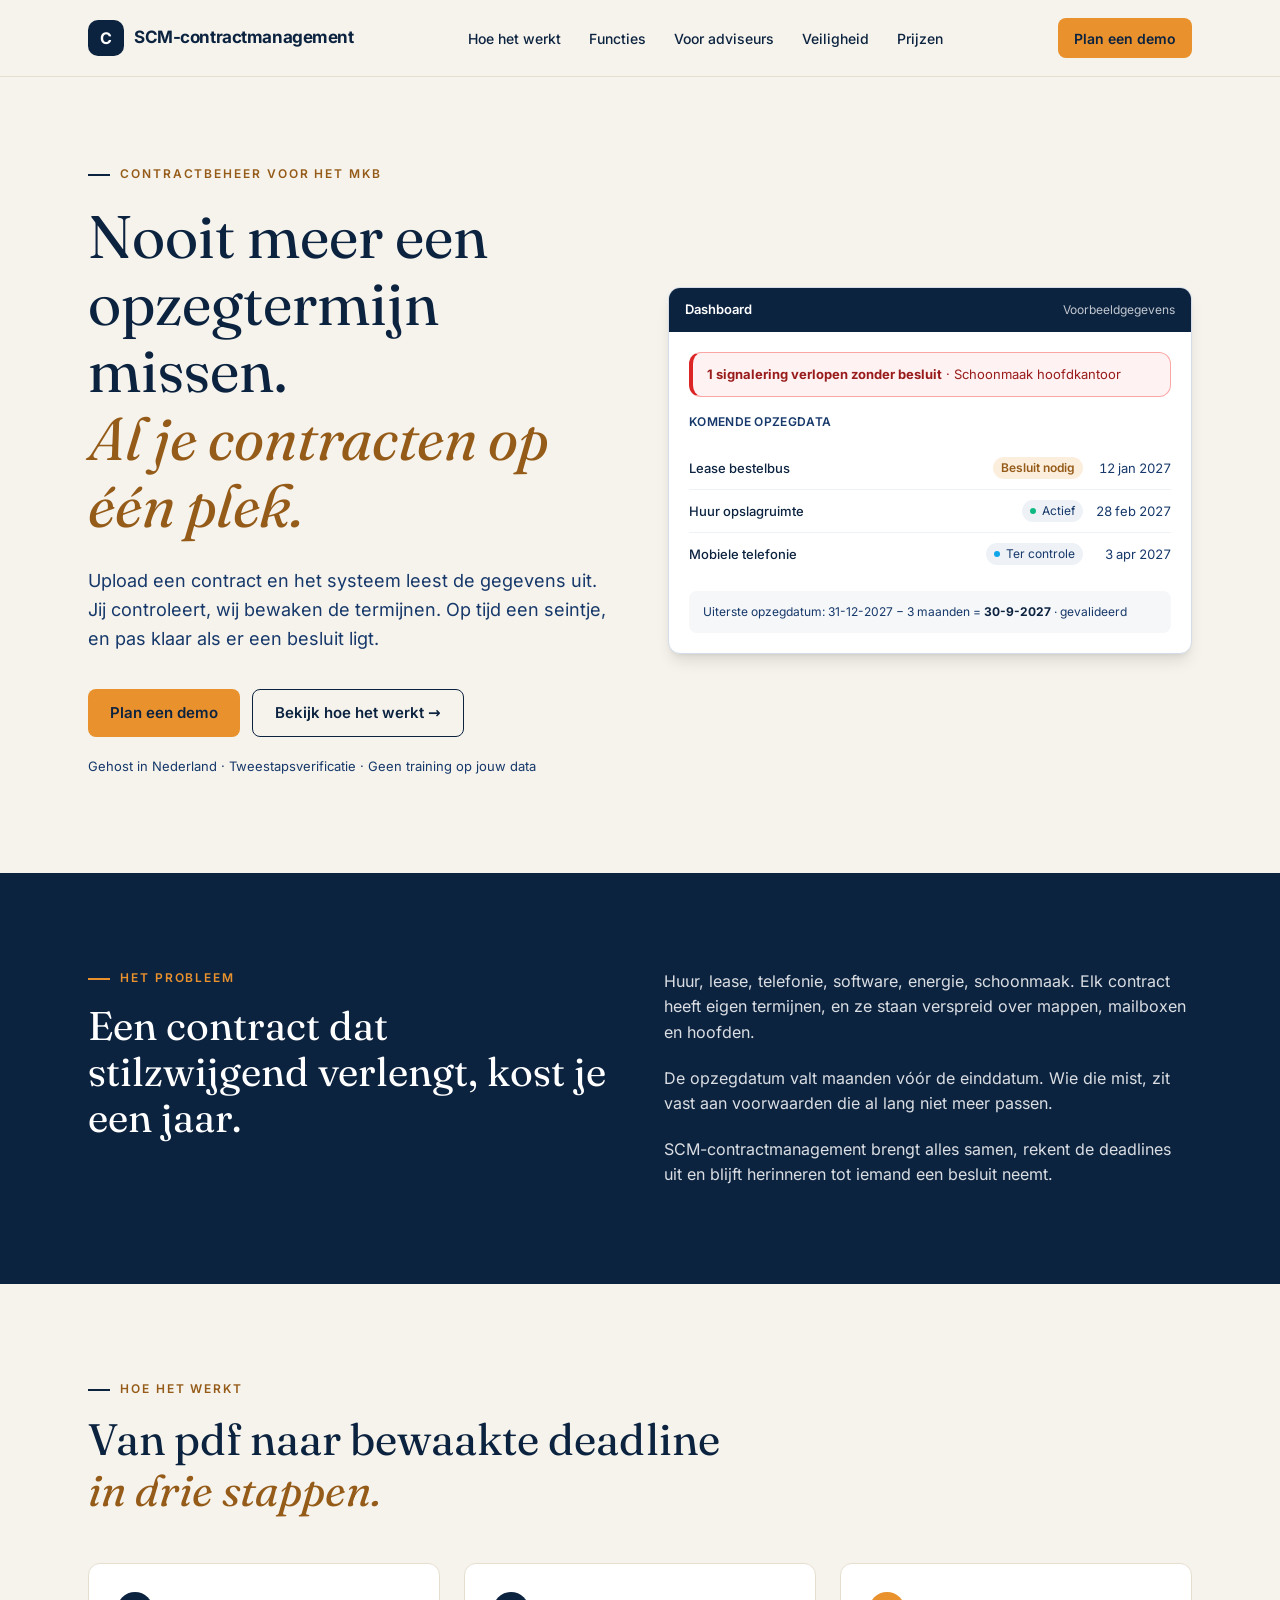
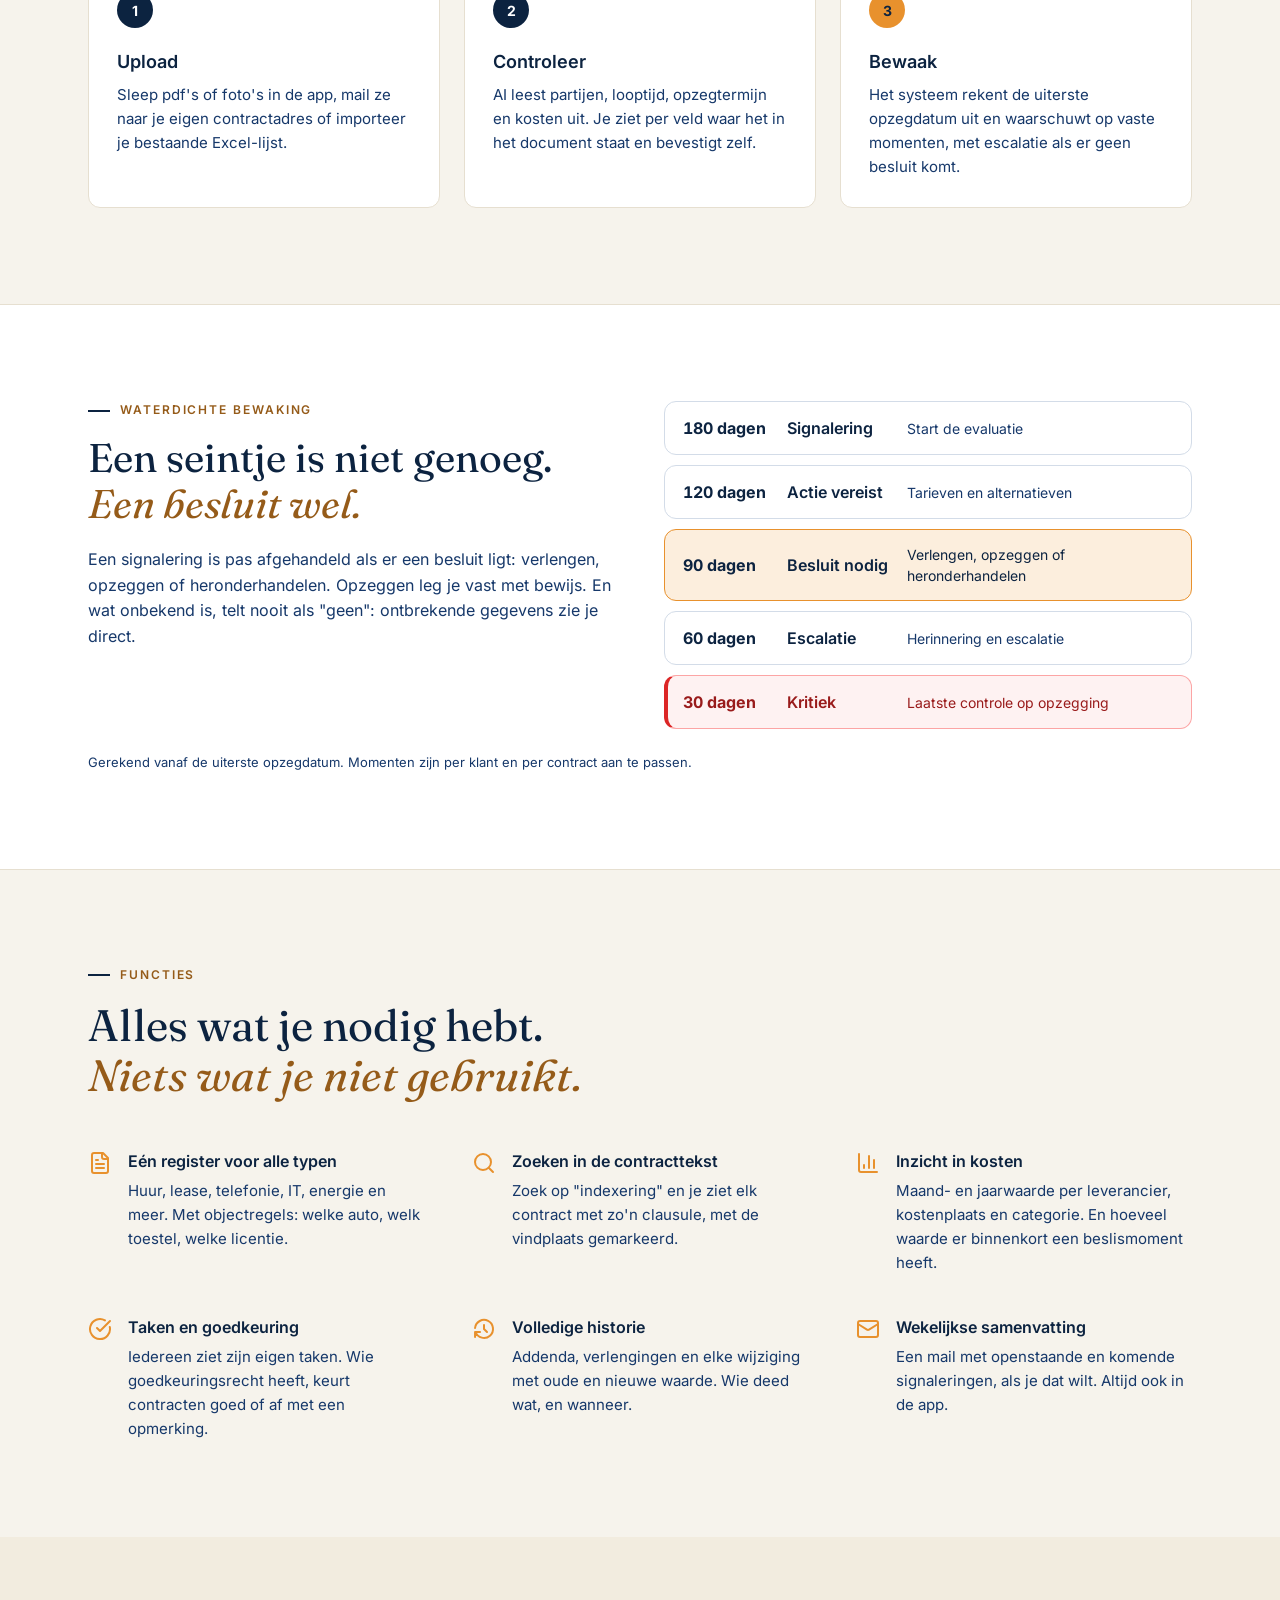
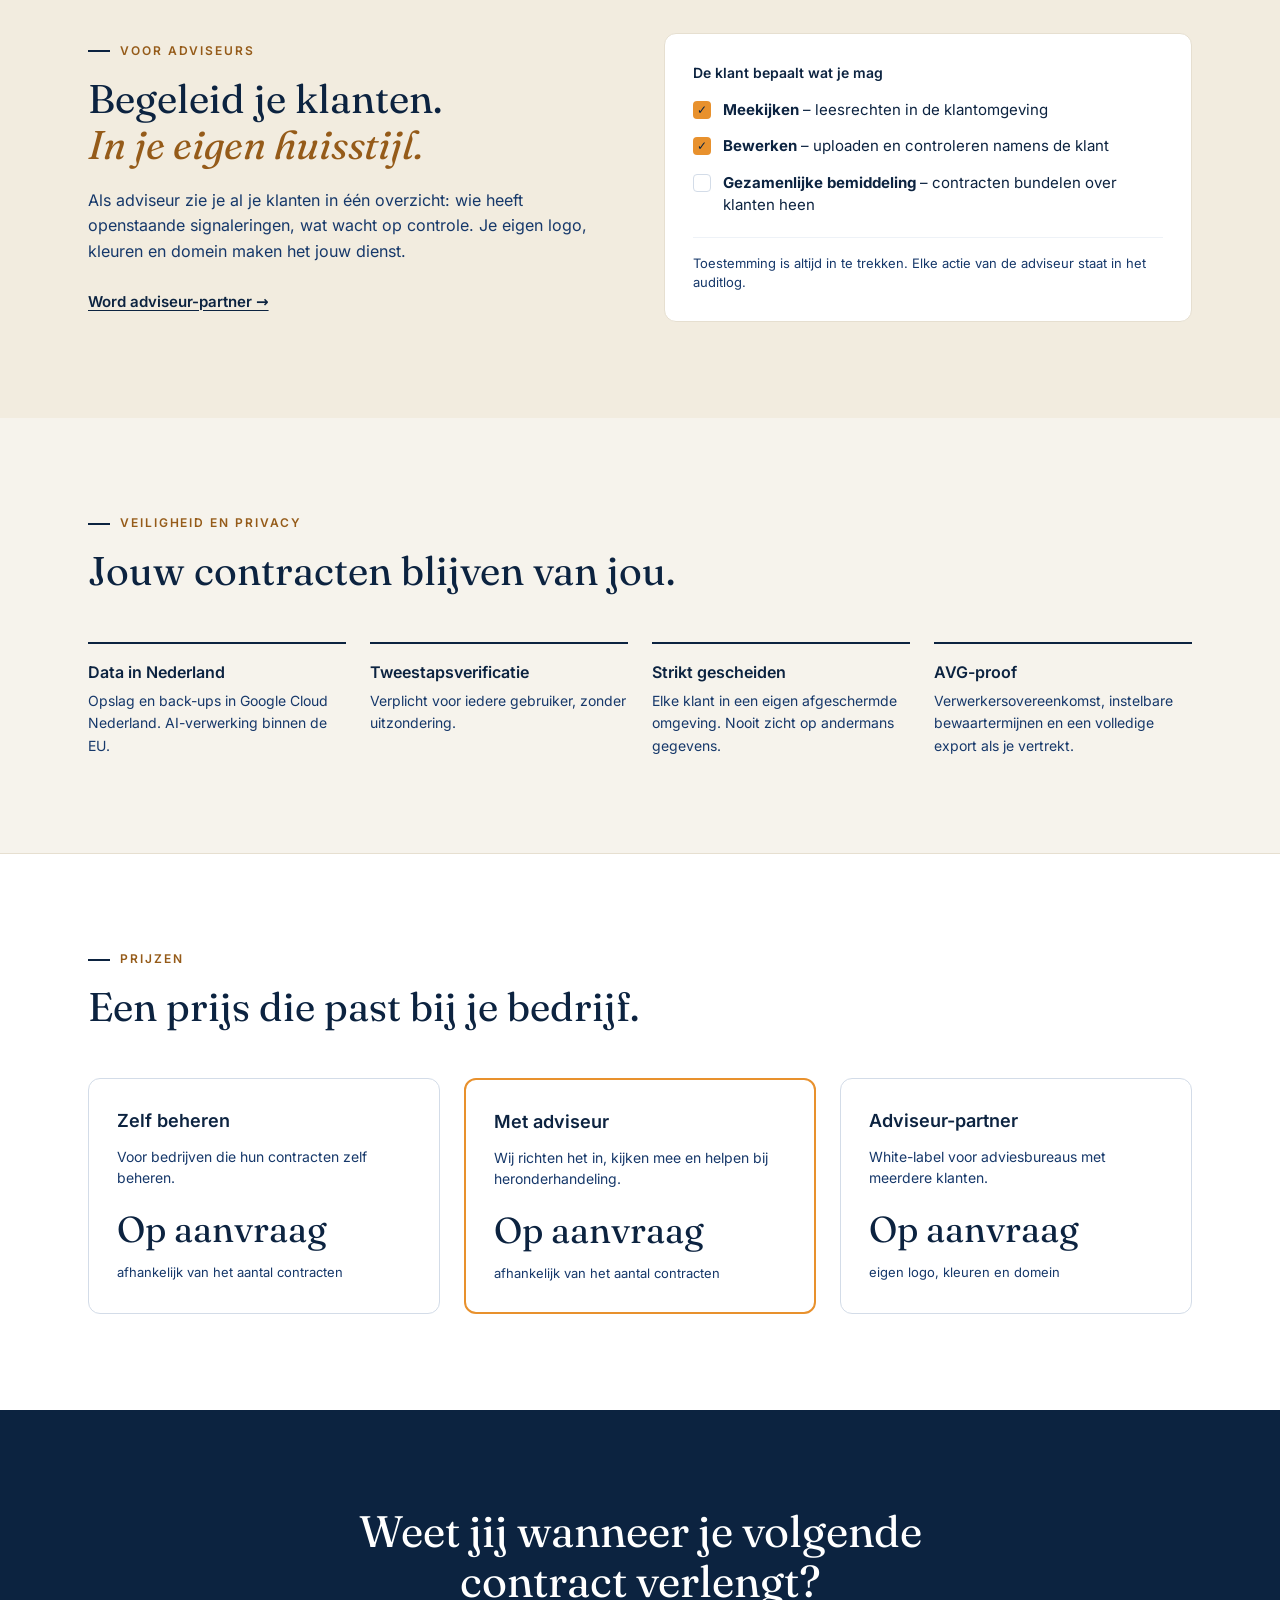
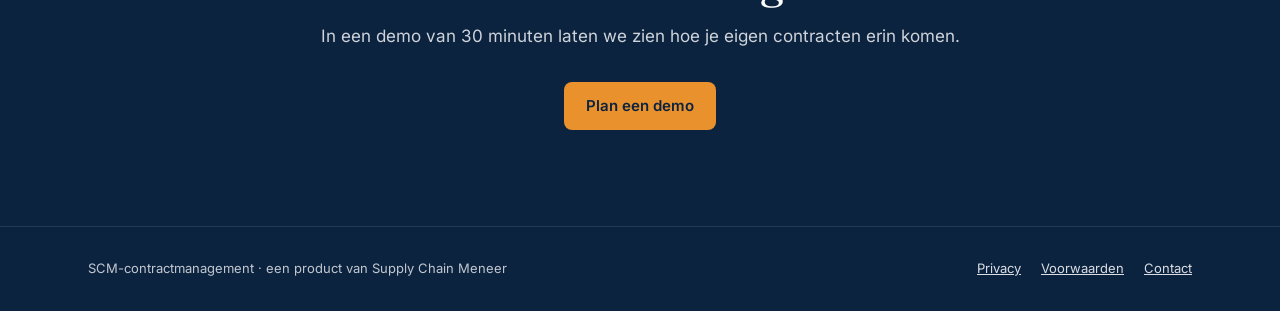
==== index.html @ 5943ac76 "Website SCM-contractmanagement Co-Authored-By: Claude Opus 5.5 <noreply@anthropic.com>" ====
<!doctype html>
<html lang="nl">
<head>
<meta charset="utf-8">
<meta name="viewport" content="width=device-width, initial-scale=1">
<title>SCM-contractmanagement – contractbeheer voor het MKB</title>
<meta name="description" content="Al je contracten op één plek. Upload, controleer en bewaak opzegtermijnen, met signalering tot er een besluit ligt.">
<link rel="canonical" href="https://scm-contractmanagement.nl/">
<meta property="og:type" content="website">
<meta property="og:url" content="https://scm-contractmanagement.nl/">
<meta property="og:title" content="SCM-contractmanagement – contractbeheer voor het MKB">
<meta property="og:description" content="Al je contracten op één plek. Upload, controleer en bewaak opzegtermijnen, met signalering tot er een besluit ligt.">
<meta property="og:image" content="https://scm-contractmanagement.nl/og-image.png">
<link rel="icon" href="favicon.svg" type="image/svg+xml">
<link rel="preload" href="fonts/inter.woff2" as="font" type="font/woff2" crossorigin>
<link rel="preload" href="fonts/fraunces.woff2" as="font" type="font/woff2" crossorigin>
<link rel="stylesheet" href="stijl.css">
</head>
<body>
<a class="overslaan" href="#inhoud">Naar de inhoud</a>

<header class="kopbalk">
  <nav class="nav rand" aria-label="Hoofdmenu">
    <a class="merk" href="#inhoud"><span class="beeldmerk" aria-hidden="true">C</span><span>SCM-contractmanagement</span></a>
    <div class="nav-links" id="menu">
      <a href="#hoe">Hoe het werkt</a>
      <a href="#functies">Functies</a>
      <a href="#adviseurs">Voor adviseurs</a>
      <a href="#veilig">Veiligheid</a>
      <a href="#prijzen">Prijzen</a>
    </div>
    <div class="nav-rechts">
      <a class="knop knop-klein knop-primair" href="#demo">Plan een demo</a>
      <button class="menuknop" type="button" aria-label="Menu openen" aria-expanded="false" aria-controls="menu">
        <svg aria-hidden="true" width="20" height="20" viewBox="0 0 24 24" fill="none" stroke="currentColor" stroke-width="2" stroke-linecap="round"><path d="M4 6h16M4 12h16M4 18h16"/></svg>
      </button>
    </div>
  </nav>
</header>

<main id="inhoud">
  <section class="hero rand">
    <div>
      <p class="label">Contractbeheer voor het MKB</p>
      <h1>Nooit meer een opzegtermijn missen.<br><em>Al je contracten op één plek.</em></h1>
      <p class="hero-tekst">Upload een contract en het systeem leest de gegevens uit. Jij controleert, wij bewaken de termijnen. Op tijd een seintje, en pas klaar als er een besluit ligt.</p>
      <div class="knoppen">
        <a class="knop knop-primair" href="#demo">Plan een demo</a>
        <a class="knop knop-rand" href="#hoe">Bekijk hoe het werkt →</a>
      </div>
      <p class="hero-noot">Gehost in Nederland · Tweestapsverificatie · Geen training op jouw data</p>
    </div>

    <div>
      <div class="paneel" role="img" aria-label="Voorbeeld van het dashboard met komende opzegdata">
        <div class="paneel-kop"><strong>Dashboard</strong><span>Voorbeeldgegevens</span></div>
        <div class="paneel-romp">
          <div class="waarschuwing"><strong>1 signalering verlopen zonder besluit</strong> · Schoonmaak hoofdkantoor</div>
          <p class="paneel-label">Komende opzegdata</p>
          <div>
            <div class="rij"><span>Lease bestelbus</span><span class="status status-besluit">Besluit nodig</span><time datetime="2027-01-12">12 jan 2027</time></div>
            <div class="rij"><span>Huur opslagruimte</span><span class="status"><i style="background:var(--status-actief)"></i>Actief</span><time datetime="2027-02-28">28 feb 2027</time></div>
            <div class="rij"><span>Mobiele telefonie</span><span class="status"><i style="background:var(--status-controle)"></i>Ter controle</span><time datetime="2027-04-03">3 apr 2027</time></div>
          </div>
          <div class="berekening">Uiterste opzegdatum: 31-12-2027 − 3 maanden = <strong>30-9-2027</strong> · gevalideerd</div>
        </div>
      </div>
    </div>
  </section>

  <section class="vlak-merk">
    <div class="kolommen sectie rand">
      <div>
        <p class="label">Het probleem</p>
        <h2>Een contract dat stilzwijgend verlengt, kost je een jaar.</h2>
      </div>
      <div class="probleem">
        <p>Huur, lease, telefonie, software, energie, schoonmaak. Elk contract heeft eigen termijnen, en ze staan verspreid over mappen, mailboxen en hoofden.</p>
        <p>De opzegdatum valt maanden vóór de einddatum. Wie die mist, zit vast aan voorwaarden die al lang niet meer passen.</p>
        <p>SCM-contractmanagement brengt alles samen, rekent de deadlines uit en blijft herinneren tot iemand een besluit neemt.</p>
      </div>
    </div>
  </section>

  <section id="hoe" class="sectie rand">
    <p class="label">Hoe het werkt</p>
    <h2 class="groot kop-ruimte">Van pdf naar bewaakte deadline<br><em>in drie stappen.</em></h2>
    <div class="stappen">
      <div class="kaart">
        <span class="stap-nr" aria-hidden="true">1</span>
        <h3>Upload</h3>
        <p>Sleep pdf's of foto's in de app, mail ze naar je eigen contractadres of importeer je bestaande Excel-lijst.</p>
      </div>
      <div class="kaart">
        <span class="stap-nr" aria-hidden="true">2</span>
        <h3>Controleer</h3>
        <p>AI leest partijen, looptijd, opzegtermijn en kosten uit. Je ziet per veld waar het in het document staat en bevestigt zelf.</p>
      </div>
      <div class="kaart">
        <span class="stap-nr laatste" aria-hidden="true">3</span>
        <h3>Bewaak</h3>
        <p>Het systeem rekent de uiterste opzegdatum uit en waarschuwt op vaste momenten, met escalatie als er geen besluit komt.</p>
      </div>
    </div>
  </section>

  <section class="vlak-wit onderrand">
    <div class="sectie rand">
      <div class="kolommen">
        <div>
          <p class="label">Waterdichte bewaking</p>
          <h2>Een seintje is niet genoeg.<br><em>Een besluit wel.</em></h2>
          <p class="lede" style="margin-top:20px">Een signalering is pas afgehandeld als er een besluit ligt: verlengen, opzeggen of heronderhandelen. Opzeggen leg je vast met bewijs. En wat onbekend is, telt nooit als "geen": ontbrekende gegevens zie je direct.</p>
        </div>
        <ol class="schema">
          <li><b>180 dagen</b><strong>Signalering</strong><span>Start de evaluatie</span></li>
          <li><b>120 dagen</b><strong>Actie vereist</strong><span>Tarieven en alternatieven</span></li>
          <li class="besluit"><b>90 dagen</b><strong>Besluit nodig</strong><span>Verlengen, opzeggen of heronderhandelen</span></li>
          <li><b>60 dagen</b><strong>Escalatie</strong><span>Herinnering en escalatie</span></li>
          <li class="kritiek"><b>30 dagen</b><strong>Kritiek</strong><span>Laatste controle op opzegging</span></li>
        </ol>
      </div>
      <p class="noot">Gerekend vanaf de uiterste opzegdatum. Momenten zijn per klant en per contract aan te passen.</p>
    </div>
  </section>

  <section id="functies" class="sectie rand">
    <p class="label">Functies</p>
    <h2 class="groot kop-ruimte">Alles wat je nodig hebt.<br><em>Niets wat je niet gebruikt.</em></h2>
    <div class="functies">
      <div class="functie">
        <svg aria-hidden="true" viewBox="0 0 24 24"><path d="M15 2H6a2 2 0 0 0-2 2v16a2 2 0 0 0 2 2h12a2 2 0 0 0 2-2V7Z"/><path d="M14 2v4a2 2 0 0 0 2 2h4"/><path d="M10 9H8"/><path d="M16 13H8"/><path d="M16 17H8"/></svg>
        <div><h3>Eén register voor alle typen</h3><p>Huur, lease, telefonie, IT, energie en meer. Met objectregels: welke auto, welk toestel, welke licentie.</p></div>
      </div>
      <div class="functie">
        <svg aria-hidden="true" viewBox="0 0 24 24"><circle cx="11" cy="11" r="8"/><path d="m21 21-4.3-4.3"/></svg>
        <div><h3>Zoeken in de contracttekst</h3><p>Zoek op "indexering" en je ziet elk contract met zo'n clausule, met de vindplaats gemarkeerd.</p></div>
      </div>
      <div class="functie">
        <svg aria-hidden="true" viewBox="0 0 24 24"><path d="M3 3v16a2 2 0 0 0 2 2h16"/><path d="M18 17V9"/><path d="M13 17V5"/><path d="M8 17v-3"/></svg>
        <div><h3>Inzicht in kosten</h3><p>Maand- en jaarwaarde per leverancier, kostenplaats en categorie. En hoeveel waarde er binnenkort een beslismoment heeft.</p></div>
      </div>
      <div class="functie">
        <svg aria-hidden="true" viewBox="0 0 24 24"><path d="M21.801 10A10 10 0 1 1 17 3.335"/><path d="m9 11 3 3L22 4"/></svg>
        <div><h3>Taken en goedkeuring</h3><p>Iedereen ziet zijn eigen taken. Wie goedkeuringsrecht heeft, keurt contracten goed of af met een opmerking.</p></div>
      </div>
      <div class="functie">
        <svg aria-hidden="true" viewBox="0 0 24 24"><path d="M12 8v4l3 3"/><path d="M3.05 11a9 9 0 1 1 .5 4m-.5 5v-5h5"/></svg>
        <div><h3>Volledige historie</h3><p>Addenda, verlengingen en elke wijziging met oude en nieuwe waarde. Wie deed wat, en wanneer.</p></div>
      </div>
      <div class="functie">
        <svg aria-hidden="true" viewBox="0 0 24 24"><rect width="20" height="16" x="2" y="4" rx="2"/><path d="m22 7-8.97 5.7a1.94 1.94 0 0 1-2.06 0L2 7"/></svg>
        <div><h3>Wekelijkse samenvatting</h3><p>Een mail met openstaande en komende signaleringen, als je dat wilt. Altijd ook in de app.</p></div>
      </div>
    </div>
  </section>

  <section id="adviseurs" class="vlak-creme">
    <div class="kolommen midden sectie rand">
      <div>
        <p class="label">Voor adviseurs</p>
        <h2>Begeleid je klanten.<br><em>In je eigen huisstijl.</em></h2>
        <p class="lede" style="margin:20px 0 24px">Als adviseur zie je al je klanten in één overzicht: wie heeft openstaande signaleringen, wat wacht op controle. Je eigen logo, kleuren en domein maken het jouw dienst.</p>
        <a class="tekstlink" href="#demo">Word adviseur-partner →</a>
      </div>
      <div class="kaart">
        <h3 class="rechten-kop">De klant bepaalt wat je mag</h3>
        <ul class="rechten">
          <li><span class="vink" aria-hidden="true">✓</span><span><strong>Meekijken</strong> – leesrechten in de klantomgeving</span></li>
          <li><span class="vink" aria-hidden="true">✓</span><span><strong>Bewerken</strong> – uploaden en controleren namens de klant</span></li>
          <li><span class="vink leeg" aria-hidden="true"></span><span><strong>Gezamenlijke bemiddeling</strong> – contracten bundelen over klanten heen</span></li>
        </ul>
        <p class="kaart-noot">Toestemming is altijd in te trekken. Elke actie van de adviseur staat in het auditlog.</p>
      </div>
    </div>
  </section>

  <section id="veilig" class="sectie rand">
    <p class="label">Veiligheid en privacy</p>
    <h2 class="kop-ruimte">Jouw contracten blijven van jou.</h2>
    <div class="waarborgen">
      <div><h3>Data in Nederland</h3><p>Opslag en back-ups in Google Cloud Nederland. AI-verwerking binnen de EU.</p></div>
      <div><h3>Tweestapsverificatie</h3><p>Verplicht voor iedere gebruiker, zonder uitzondering.</p></div>
      <div><h3>Strikt gescheiden</h3><p>Elke klant in een eigen afgeschermde omgeving. Nooit zicht op andermans gegevens.</p></div>
      <div><h3>AVG-proof</h3><p>Verwerkersovereenkomst, instelbare bewaartermijnen en een volledige export als je vertrekt.</p></div>
    </div>
  </section>

  <section id="prijzen" class="vlak-wit">
    <div class="sectie rand">
      <p class="label">Prijzen</p>
      <h2 class="kop-ruimte">Een prijs die past bij je bedrijf.</h2>
      <div class="prijzen">
        <div class="prijs">
          <h3>Zelf beheren</h3>
          <p>Voor bedrijven die hun contracten zelf beheren.</p>
          <p class="bedrag">Op aanvraag</p>
          <p>afhankelijk van het aantal contracten</p>
        </div>
        <div class="prijs uitgelicht">
          <h3>Met adviseur</h3>
          <p>Wij richten het in, kijken mee en helpen bij heronderhandeling.</p>
          <p class="bedrag">Op aanvraag</p>
          <p>afhankelijk van het aantal contracten</p>
        </div>
        <div class="prijs">
          <h3>Adviseur-partner</h3>
          <p>White-label voor adviesbureaus met meerdere klanten.</p>
          <p class="bedrag">Op aanvraag</p>
          <p>eigen logo, kleuren en domein</p>
        </div>
      </div>
    </div>
  </section>

  <section id="demo" class="vlak-merk">
    <div class="oproep sectie rand">
      <h2 class="groot">Weet jij wanneer je volgende contract verlengt?</h2>
      <p>In een demo van 30 minuten laten we zien hoe je eigen contracten erin komen.</p>
      <a class="knop knop-primair" href="mailto:info@supplychainmeneer.nl?subject=Demo%20SCM-contractmanagement">Plan een demo</a>
    </div>
  </section>
</main>

<footer class="voet">
  <div class="voet-romp rand">
    <span>SCM-contractmanagement · een product van Supply Chain Meneer</span>
    <span class="voet-links">
      <a href="privacy.html">Privacy</a>
      <a href="voorwaarden.html">Voorwaarden</a>
      <a href="mailto:info@supplychainmeneer.nl">Contact</a>
    </span>
  </div>
</footer>
<script src="menu.js" defer></script>
</body>
</html>
---- stijl.css ----
/* Redactionele variant van de Supply Chain Meneer-familie. Tokens uit de app
   (docs/stijl/tokens.css), crème uit de stijlgids van SCM-VAR §1.2. */
@font-face{font-family:Inter;src:url(fonts/inter.woff2) format("woff2");font-weight:100 900;font-display:swap}
@font-face{font-family:Fraunces;src:url(fonts/fraunces.woff2) format("woff2");font-weight:400;font-style:normal;font-display:swap}
@font-face{font-family:Fraunces;src:url(fonts/fraunces-cursief.woff2) format("woff2");font-weight:400;font-style:italic;font-display:swap}

:root{
  --merk:#0c2340;
  --op-merk:#fff;
  --accent:#e8912d;
  --accent-donker:#c77b25;
  --op-accent:#0c2340;
  --accent-kop:#955b19; /* oranje als tekst op licht; #b26e20 haalt 4,5:1 niet op crème */
  --tekst:#0c2340;
  --tekst-zacht:#16386a;
  --lijn:#d3dce8;
  --lijn-zacht:#eef2f7;
  --vlak:#eef2f7;
  --achtergrond:#f6f7f9;
  --wit:#fff;
  --aandacht-vlak:#fceedd;
  --aandacht-tekst:#955b19;
  --fout-tekst:#991b1b;
  --fout-vlak:#fef2f2;
  --fout-rand:#fca5a5;
  --fout-streep:#dc2626;
  --status-actief:#10b981;
  --status-controle:#0ea5e9;
  --site-creme:#f6f3ec;
  --site-creme-donker:#f2ecdf;
  --site-lijn:#e6dfd0;
  --sans:Inter,system-ui,-apple-system,"Segoe UI",sans-serif;
  --serif:Fraunces,Georgia,serif;
  --breed:1152px;
}

*{box-sizing:border-box}
html{-webkit-text-size-adjust:100%}
body{margin:0;background:var(--site-creme);color:var(--tekst);font-family:var(--sans);line-height:1.5;overflow-wrap:break-word}
h1,h2,h3,p,ol,ul{margin:0}
ol,ul{padding:0;list-style:none}
a{color:var(--tekst)}
a:hover{color:var(--tekst-zacht)}
a:focus-visible,button:focus-visible{outline:2px solid var(--accent);outline-offset:2px}
[id]{scroll-margin-top:16px}

.overslaan{position:absolute;left:-999px;top:8px;background:var(--wit);padding:8px 12px;border-radius:8px;z-index:2}
.overslaan:focus{left:16px}

.rand{max-width:var(--breed);margin:0 auto;padding-left:24px;padding-right:24px}
.sectie{padding-top:96px;padding-bottom:96px}
.vlak-wit{background:var(--wit);border-top:1px solid var(--site-lijn)}
.vlak-wit.onderrand{border-bottom:1px solid var(--site-lijn)}
.vlak-creme{background:var(--site-creme-donker)}
.vlak-merk{background:var(--merk);color:var(--op-merk)}
.kolommen{display:flex;flex-wrap:wrap;gap:48px}
.kolommen>*{flex:1 1 400px;min-width:0}
.midden{align-items:center}

/* Koppen */
.label{margin-bottom:16px;font-size:12px;font-weight:600;letter-spacing:.16em;text-transform:uppercase;color:var(--accent-kop)}
.label::before{content:"";display:inline-block;width:1.4rem;height:2px;background:var(--merk);margin-right:.6rem;vertical-align:middle}
.vlak-merk .label{color:var(--accent)}
.vlak-merk .label::before{background:var(--accent)}
h1,h2{font-family:var(--serif);font-weight:400;line-height:1.15}
h1{font-size:60px;line-height:1.12}
h2{font-size:40px}
h2.groot{font-size:44px}
h1 em,h2 em{color:var(--accent-kop)}
.kop-ruimte{margin-bottom:48px;max-width:40rem}
.lede{font-size:16px;line-height:1.6;color:var(--tekst-zacht)}

/* Knoppen */
.knop{display:inline-flex;align-items:center;justify-content:center;min-height:48px;padding:0 22px;border-radius:8px;font-size:15px;font-weight:600;text-decoration:none}
.knop-klein{min-height:40px;padding:0 16px;font-size:14px}
.knop-primair{background:var(--accent);color:var(--op-accent)}
.knop-primair:hover{background:var(--accent-donker);color:var(--op-accent)}
.knop-rand{border:1px solid var(--merk)}
.knop-rand:hover{background:var(--site-creme-donker)}

/* Navigatie */
.kopbalk{border-bottom:1px solid var(--site-lijn)}
.nav{display:flex;align-items:center;justify-content:space-between;gap:24px;padding-top:18px;padding-bottom:18px}
.merk{display:flex;align-items:center;gap:10px;text-decoration:none;font-weight:700;letter-spacing:-.025em;font-size:17px}
.beeldmerk{flex:none;width:36px;height:36px;border-radius:10px;background:var(--merk);color:var(--op-merk);display:flex;align-items:center;justify-content:center;font-size:16px}
.nav-links{display:flex;align-items:center;gap:28px;font-size:14px;font-weight:500}
.nav-links a{text-decoration:none}
.nav-links a:hover{text-decoration:underline;text-underline-offset:2px}
.nav-rechts{display:flex;align-items:center;gap:12px}
.menuknop{display:none;width:40px;height:40px;align-items:center;justify-content:center;background:none;border:1px solid var(--merk);border-radius:8px;color:var(--tekst);cursor:pointer}

/* Hero */
.hero{display:flex;flex-wrap:wrap;gap:56px;align-items:center;padding-top:88px;padding-bottom:96px}
.hero>*{flex:1 1 420px;min-width:0}
.hero .label{margin-bottom:20px}
.hero-tekst{margin-top:28px;font-size:18px;line-height:1.6;max-width:34rem;color:var(--tekst-zacht)}
.knoppen{margin-top:36px;display:flex;flex-wrap:wrap;gap:12px}
.hero-noot{margin-top:20px;font-size:13px;color:var(--tekst-zacht)}

/* Dashboardvoorbeeld */
.paneel{background:var(--wit);border:1px solid var(--lijn);border-radius:12px;box-shadow:0 10px 15px -3px rgb(0 0 0/.1),0 4px 6px -4px rgb(0 0 0/.1);overflow:hidden}
.paneel-kop{background:var(--merk);color:var(--op-merk);padding:12px 16px;display:flex;align-items:center;justify-content:space-between;gap:12px;font-size:13px}
.paneel-kop strong{font-weight:600}
.paneel-kop span{font-size:12px;color:rgb(255 255 255/.75)}
.paneel-romp{padding:20px;display:flex;flex-direction:column;gap:16px}
.waarschuwing{border:1px solid var(--fout-rand);border-left:4px solid var(--fout-streep);background:var(--fout-vlak);border-radius:12px;padding:12px 14px;font-size:13px;color:var(--fout-tekst)}
.paneel-label{font-size:12px;font-weight:600;text-transform:uppercase;letter-spacing:.025em;color:var(--tekst-zacht)}
.rij{display:grid;grid-template-columns:1fr auto auto;gap:6px 12px;align-items:center;padding:10px 0;border-bottom:1px solid var(--lijn-zacht);font-size:13px}
.rij:last-child{border-bottom:0}
.rij>span:first-child{font-weight:500}
.rij time{min-width:76px;text-align:right;color:var(--tekst-zacht);font-variant-numeric:tabular-nums}
.status{display:inline-flex;align-items:center;gap:6px;border-radius:999px;background:var(--vlak);color:var(--tekst-zacht);padding:2px 8px;font-size:12px;white-space:nowrap}
.status i{width:6px;height:6px;border-radius:999px}
.status-besluit{background:var(--aandacht-vlak);color:var(--aandacht-tekst);font-weight:600}
.berekening{background:var(--achtergrond);border-radius:8px;padding:12px 14px;font-size:12px;color:var(--tekst-zacht)}
.berekening strong{color:var(--tekst)}

/* Probleem */
.probleem{display:flex;flex-direction:column;gap:20px;font-size:16px;line-height:1.6;color:rgb(255 255 255/.85)}

/* Stappen */
.stappen{display:grid;grid-template-columns:repeat(auto-fit,minmax(260px,1fr));gap:24px}
.kaart{background:var(--wit);border:1px solid var(--site-lijn);border-radius:12px;padding:28px}
.stap-nr{display:flex;width:36px;height:36px;border-radius:999px;background:var(--merk);color:var(--op-merk);align-items:center;justify-content:center;font-weight:700;font-size:14px}
.stap-nr.laatste{background:var(--accent);color:var(--op-accent)}
.stappen h3{margin:20px 0 8px;font-size:18px;font-weight:600}
.stappen p,.functie p{font-size:15px;line-height:1.6;color:var(--tekst-zacht)}

/* Bewakingsschema */
.schema{display:flex;flex-direction:column;gap:10px}
.schema li{display:grid;grid-template-columns:88px 104px 1fr;gap:4px 16px;align-items:center;padding:14px 18px;border:1px solid var(--lijn);border-radius:12px}
.schema b{font-weight:700;font-variant-numeric:tabular-nums}
.schema strong{font-weight:600}
.schema span{font-size:14px;color:var(--tekst-zacht)}
.schema .besluit{border-color:var(--accent);background:var(--aandacht-vlak)}
.schema .besluit span{color:var(--tekst)}
.schema .kritiek{border-color:var(--fout-rand);border-left:4px solid var(--fout-streep);background:var(--fout-vlak);padding-left:15px}
.schema .kritiek b,.schema .kritiek strong,.schema .kritiek span{color:var(--fout-tekst)}
.noot{margin-top:24px;font-size:13px;color:var(--tekst-zacht)}

/* Functies */
.functies{display:grid;grid-template-columns:repeat(auto-fit,minmax(300px,1fr));gap:40px 48px}
.functie{display:flex;gap:16px}
.functie svg{flex:none;margin-top:2px;width:24px;height:24px;fill:none;stroke:var(--accent);stroke-width:2;stroke-linecap:round;stroke-linejoin:round}
.functie h3{margin-bottom:6px;font-size:16px;font-weight:600}

/* Adviseurs */
.tekstlink{font-size:15px;font-weight:600;text-underline-offset:3px}
.rechten-kop{margin-bottom:16px;font-size:14px;font-weight:600}
.rechten{display:flex;flex-direction:column;gap:14px;font-size:15px}
.rechten li{display:flex;gap:12px;align-items:flex-start}
.vink{flex:none;width:18px;height:18px;margin-top:2px;border-radius:4px;background:var(--accent);color:var(--op-accent);font-size:12px;font-weight:700;display:flex;align-items:center;justify-content:center}
.vink.leeg{border:1px solid var(--lijn);background:var(--wit)}
.kaart-noot{margin-top:20px;padding-top:16px;border-top:1px solid var(--lijn-zacht);font-size:13px;color:var(--tekst-zacht)}

/* Veiligheid */
.waarborgen{display:grid;grid-template-columns:repeat(auto-fit,minmax(220px,1fr));gap:24px}
.waarborgen>div{border-top:2px solid var(--merk);padding-top:16px}
.waarborgen h3{margin-bottom:6px;font-size:16px;font-weight:600}
.waarborgen p{font-size:14px;line-height:1.6;color:var(--tekst-zacht)}

/* Prijzen */
.prijzen{display:grid;grid-template-columns:repeat(auto-fit,minmax(280px,1fr));gap:24px}
.prijs{border:1px solid var(--lijn);border-radius:12px;padding:28px;display:flex;flex-direction:column;gap:12px}
.prijs.uitgelicht{border:2px solid var(--accent)}
.prijs h3{font-size:18px;font-weight:600}
.prijs p{font-size:14px;color:var(--tekst-zacht)}
.prijs .bedrag{margin-top:8px;font-family:var(--serif);font-size:36px;line-height:1.2;color:var(--tekst)}
.prijs .bedrag+p{font-size:13px}

/* Oproep en voet */
.oproep{max-width:768px;margin:0 auto;text-align:center}
.oproep p{margin:16px 0 32px;font-size:17px;line-height:1.6;color:rgb(255 255 255/.8)}
.voet{background:var(--merk);color:rgb(255 255 255/.75);border-top:1px solid rgb(255 255 255/.1)}
.voet-romp{display:flex;flex-wrap:wrap;gap:16px;justify-content:space-between;padding-top:32px;padding-bottom:32px;font-size:13px}
.voet-links{display:flex;gap:20px;flex-wrap:wrap}
.voet a{color:rgb(255 255 255/.85)}
.voet a:hover{color:var(--op-merk)}

/* Juridische pagina's */
.los{max-width:768px;padding-top:72px;padding-bottom:96px;min-height:50vh}
.los h1{font-size:44px;margin-bottom:20px}

@media (max-width:767px){
  .menuknop{display:inline-flex}
  .nav{flex-wrap:wrap;gap:0 12px}
  .nav-rechts{margin-left:auto}
  .nav-links{display:none;order:3;flex:1 1 100%;flex-direction:column;align-items:flex-start;gap:0;padding-top:8px}
  .nav-links.open{display:flex}
  .nav-links a{display:flex;align-items:center;min-height:44px;width:100%}
  .rand{padding-left:16px;padding-right:16px}
  .sectie{padding-top:64px;padding-bottom:64px}
  .hero{padding-top:56px;padding-bottom:64px;gap:40px}
  .hero>*,.kolommen>*{flex-basis:100%}
  h1{font-size:40px}
  h2,h2.groot{font-size:32px}
  .functies,.prijzen,.stappen{grid-template-columns:1fr}
  .schema li{grid-template-columns:88px 1fr}
  .schema span{grid-column:1/-1}
}
@media (max-width:420px){
  .merk span:last-child{font-size:15px}
  .nav-rechts .knop{display:none}
  .rij{grid-template-columns:1fr auto}
  .rij .status{grid-row:2;grid-column:1;justify-self:start}
  .rij time{grid-row:1;grid-column:2}
}
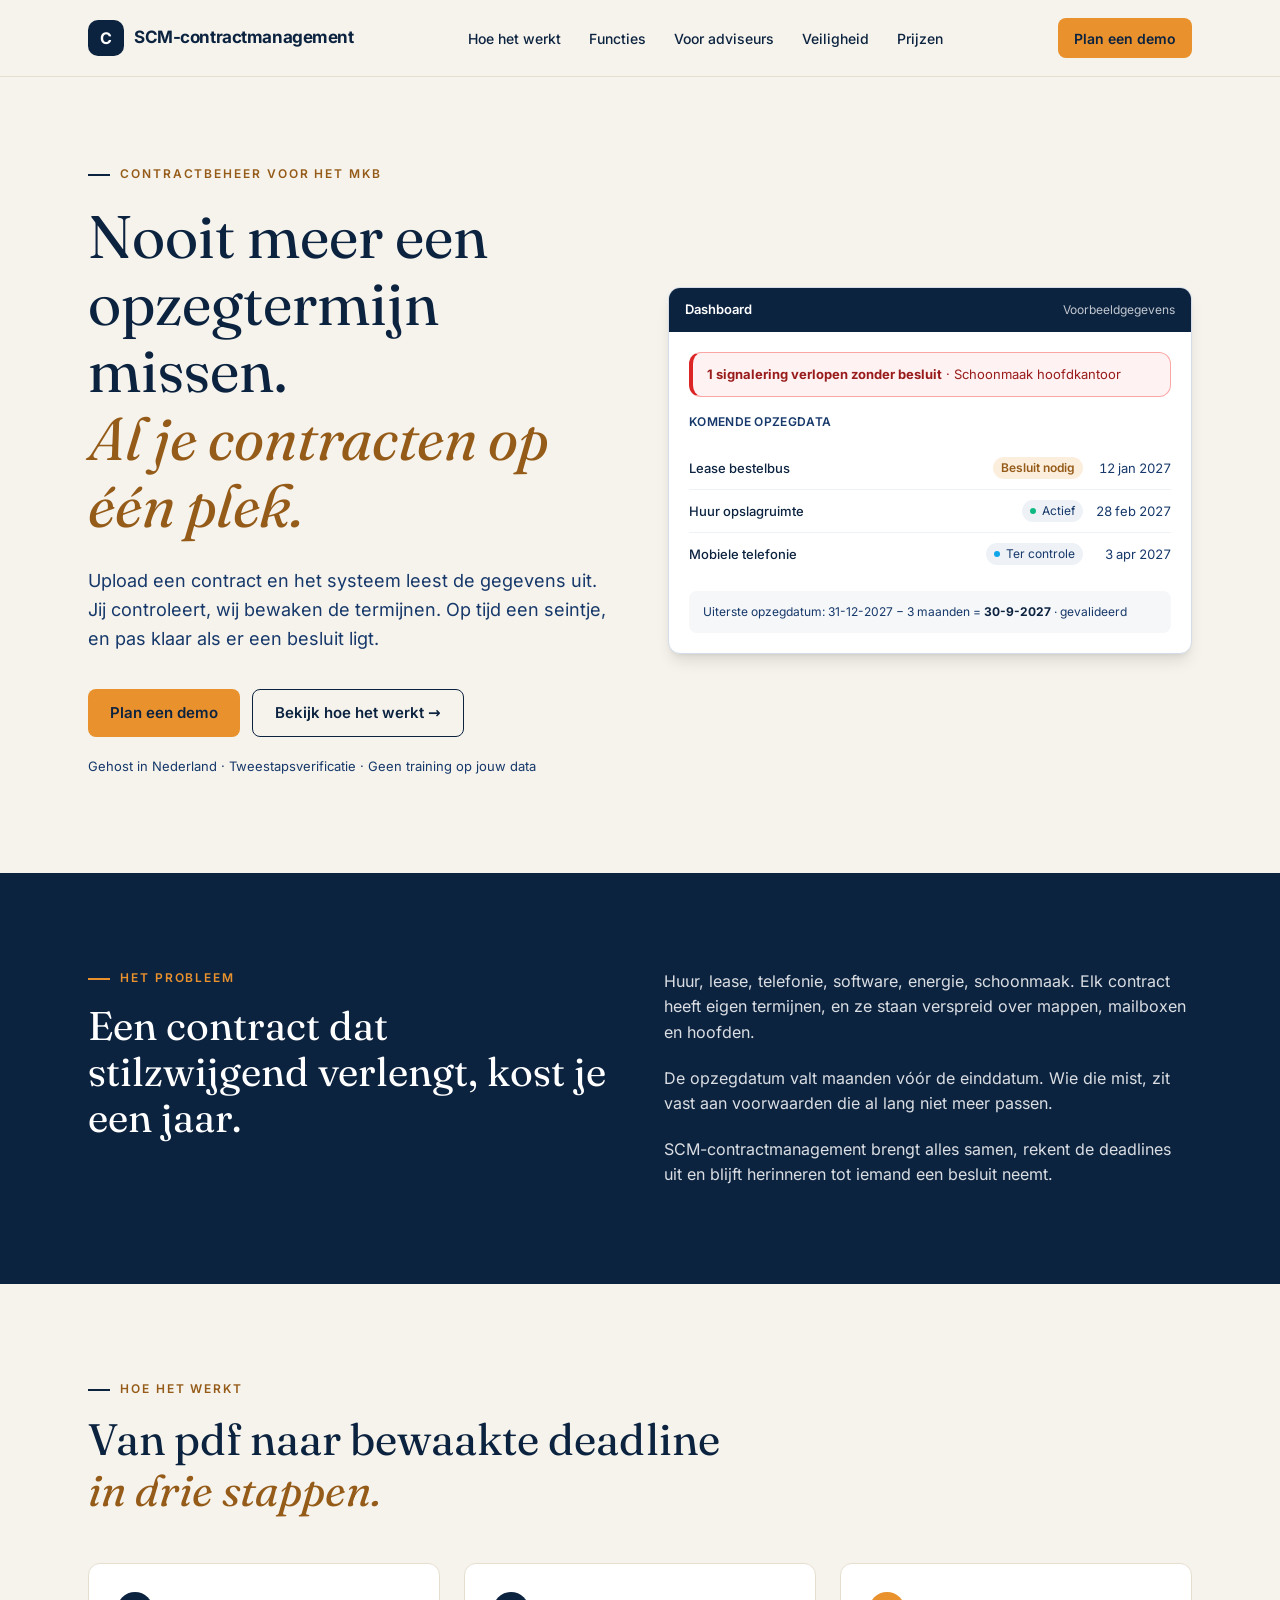
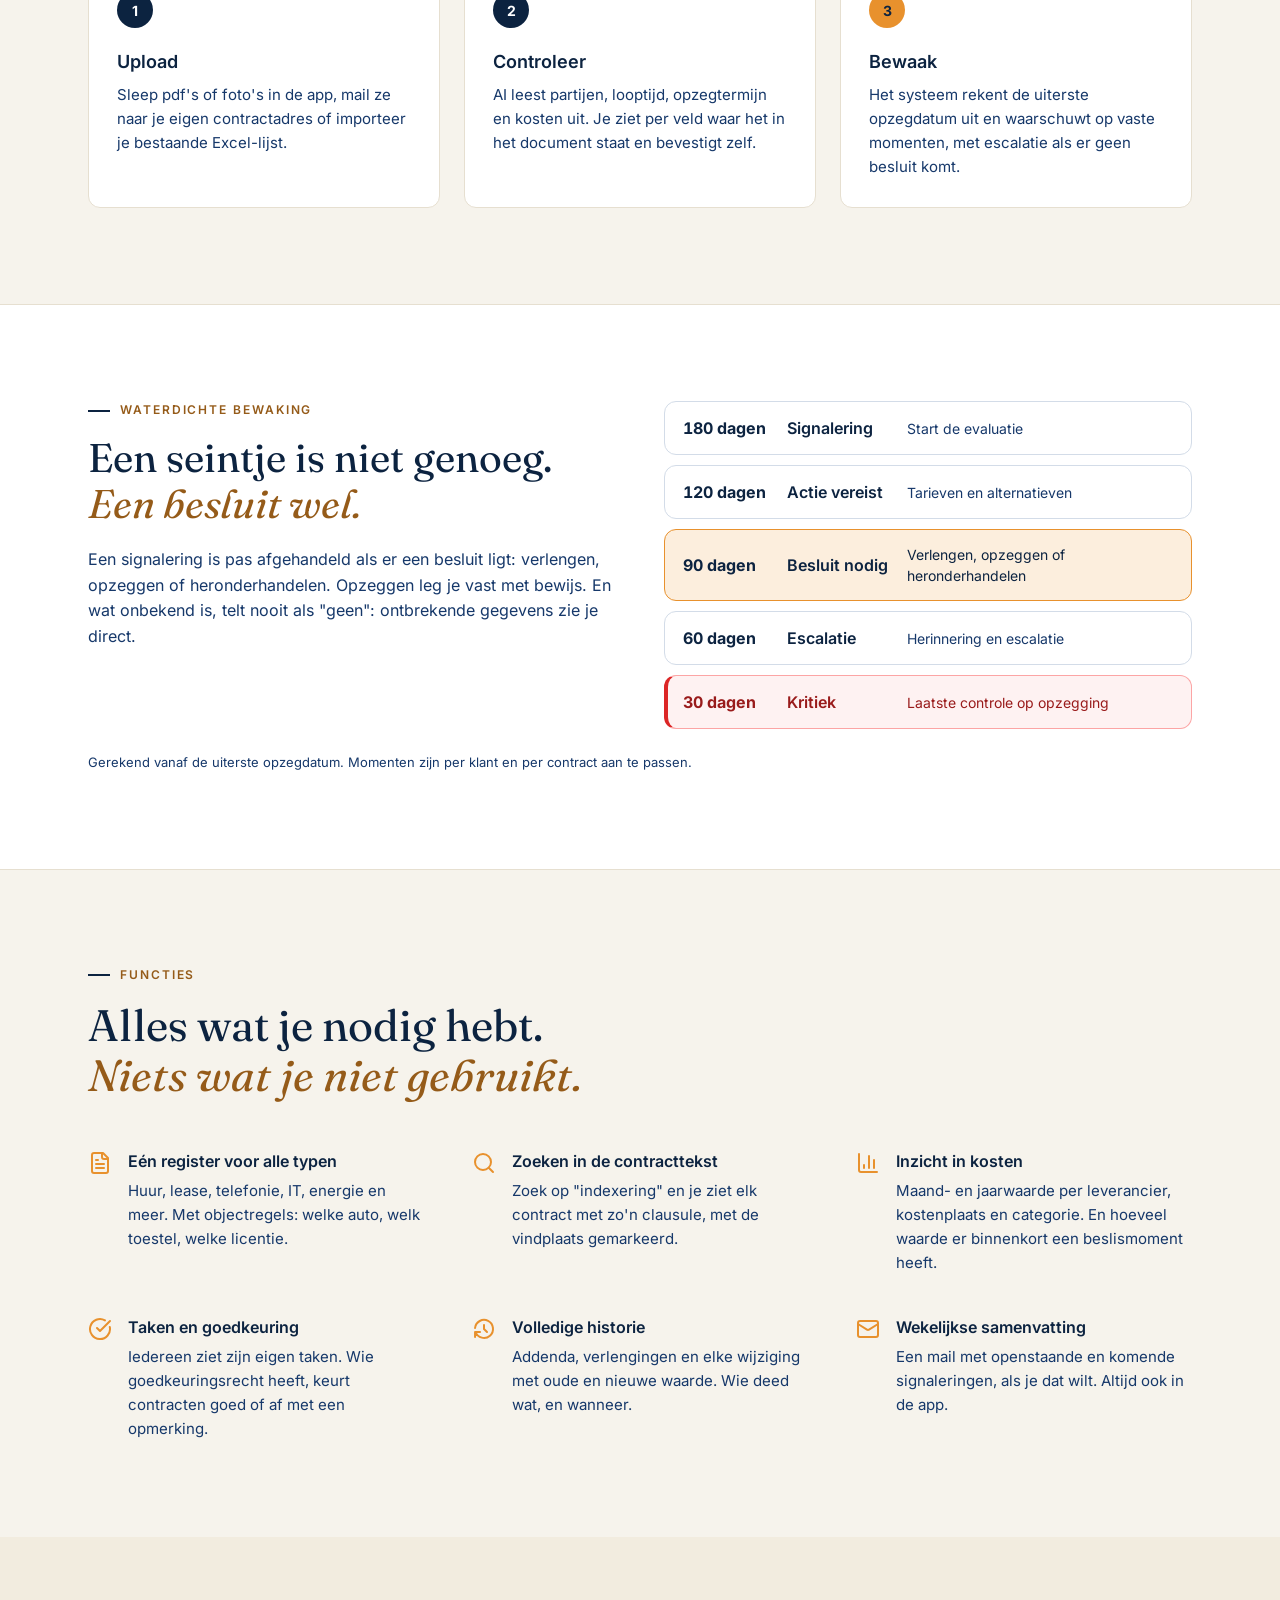
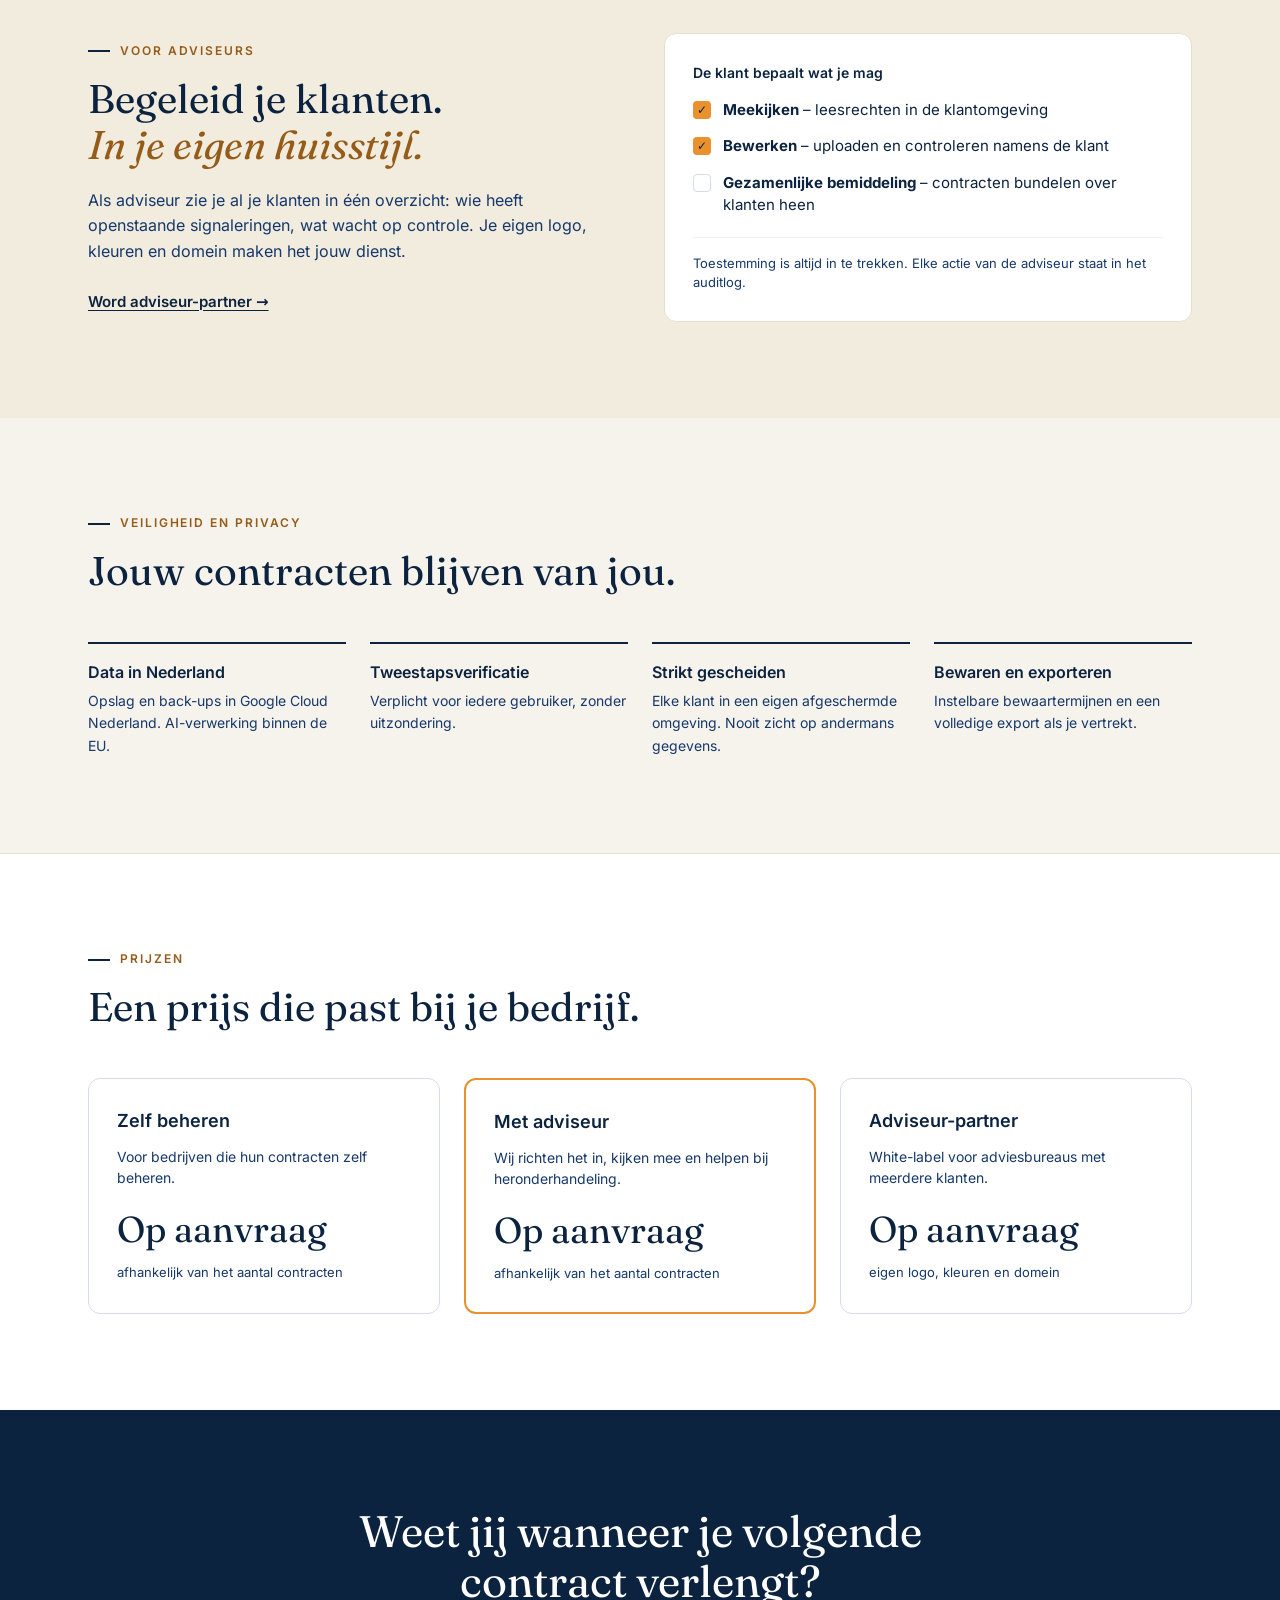
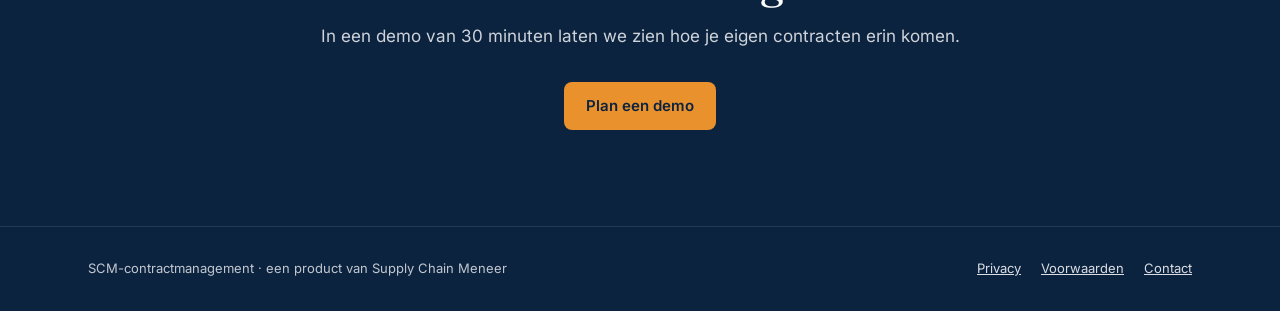
==== commit 1b1d6bef: "Geen AVG-claim zolang de verwerkersovereenkomst er niet is Co-Authored-By: Claude Opus 5.5 <noreply@" ====
--- a/index.html
+++ b/index.html
@@ -182,7 +182,7 @@
       <div><h3>Data in Nederland</h3><p>Opslag en back-ups in Google Cloud Nederland. AI-verwerking binnen de EU.</p></div>
       <div><h3>Tweestapsverificatie</h3><p>Verplicht voor iedere gebruiker, zonder uitzondering.</p></div>
       <div><h3>Strikt gescheiden</h3><p>Elke klant in een eigen afgeschermde omgeving. Nooit zicht op andermans gegevens.</p></div>
-      <div><h3>AVG-proof</h3><p>Verwerkersovereenkomst, instelbare bewaartermijnen en een volledige export als je vertrekt.</p></div>
+      <div><h3>Bewaren en exporteren</h3><p>Instelbare bewaartermijnen en een volledige export als je vertrekt.</p></div>
     </div>
   </section>
 
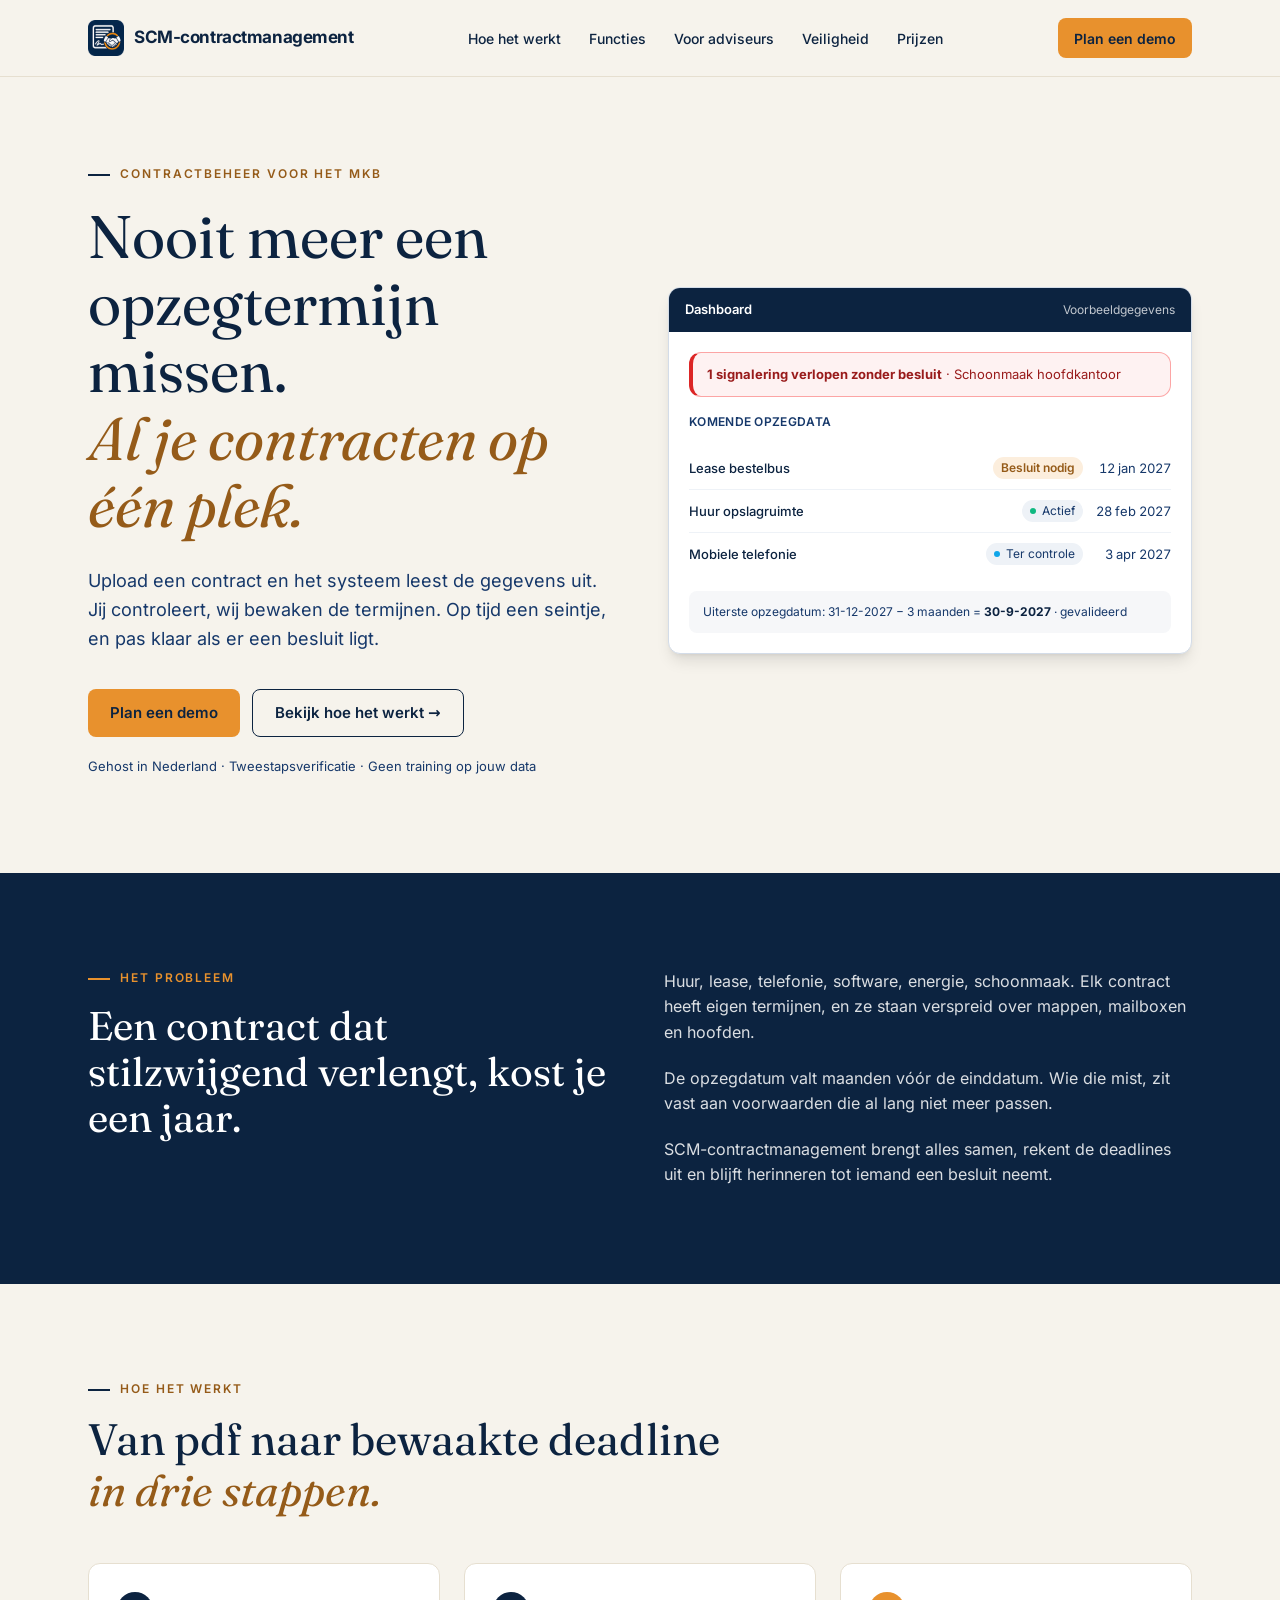
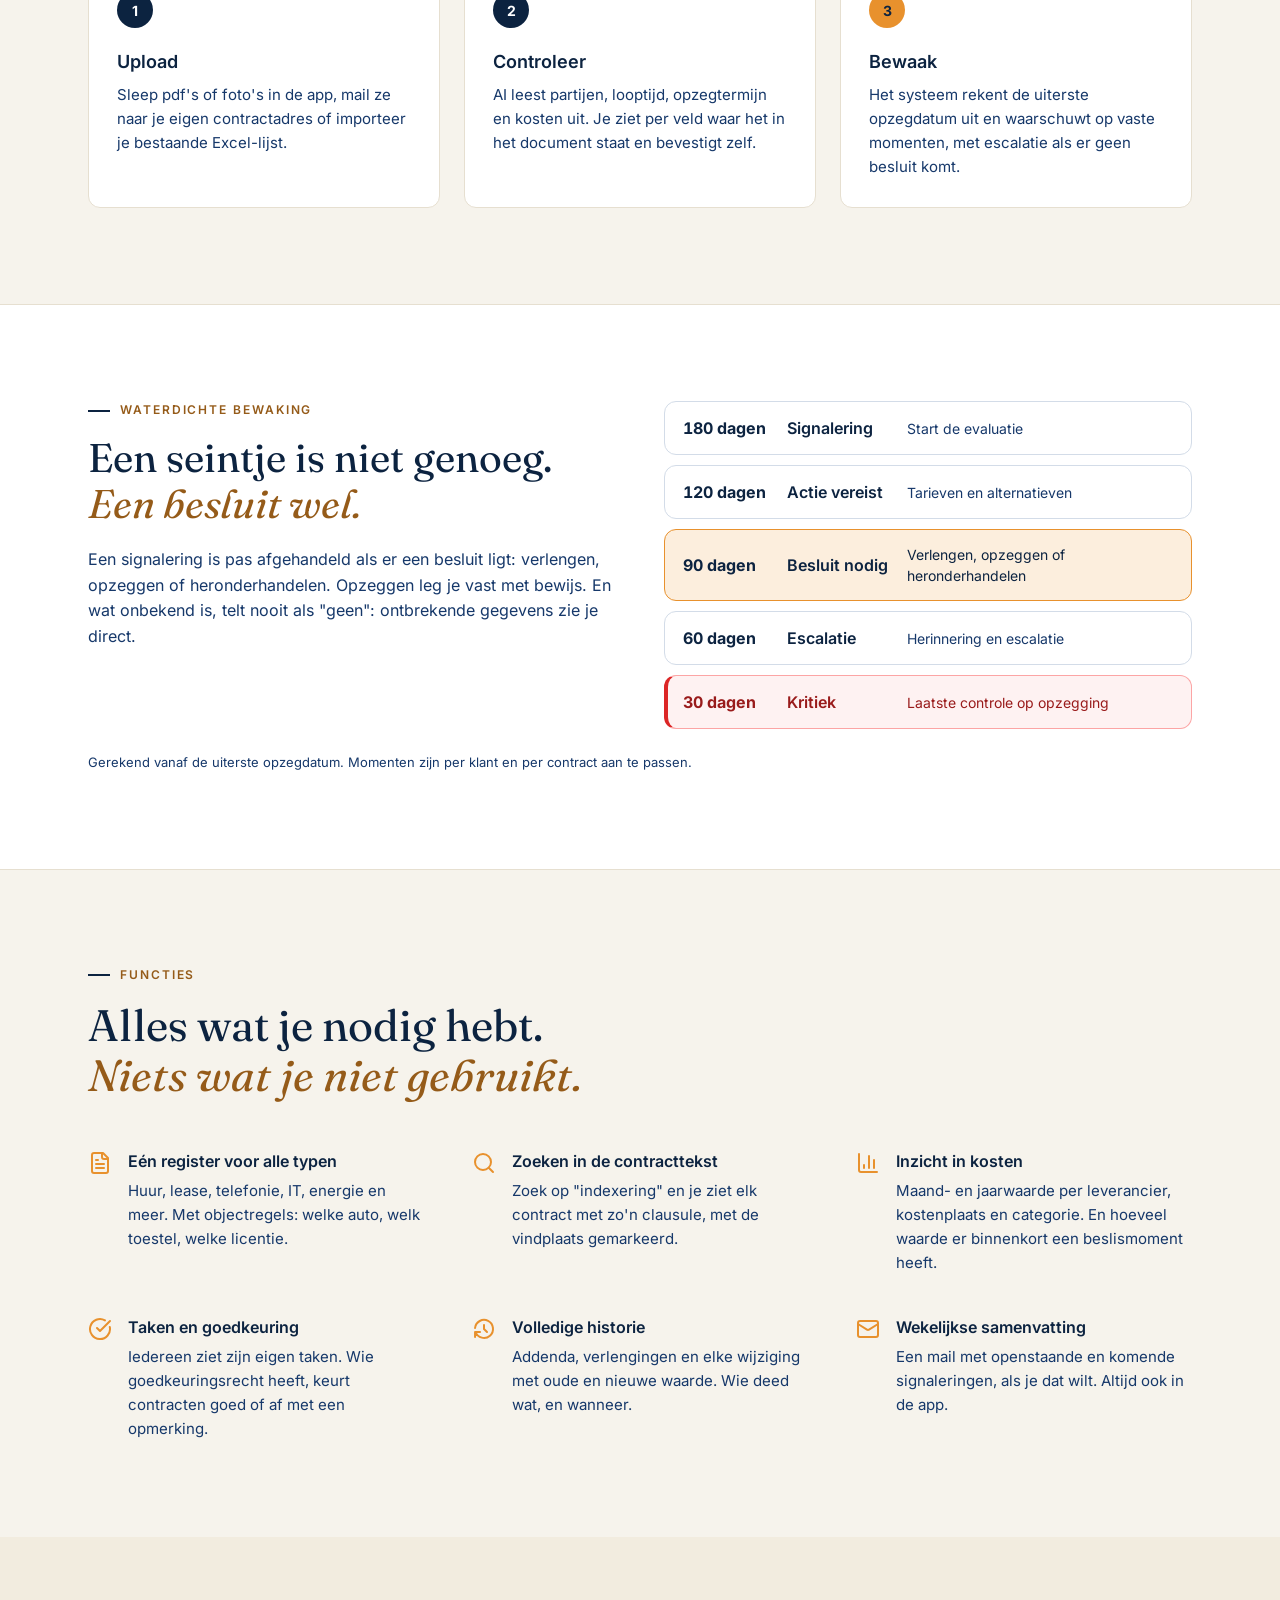
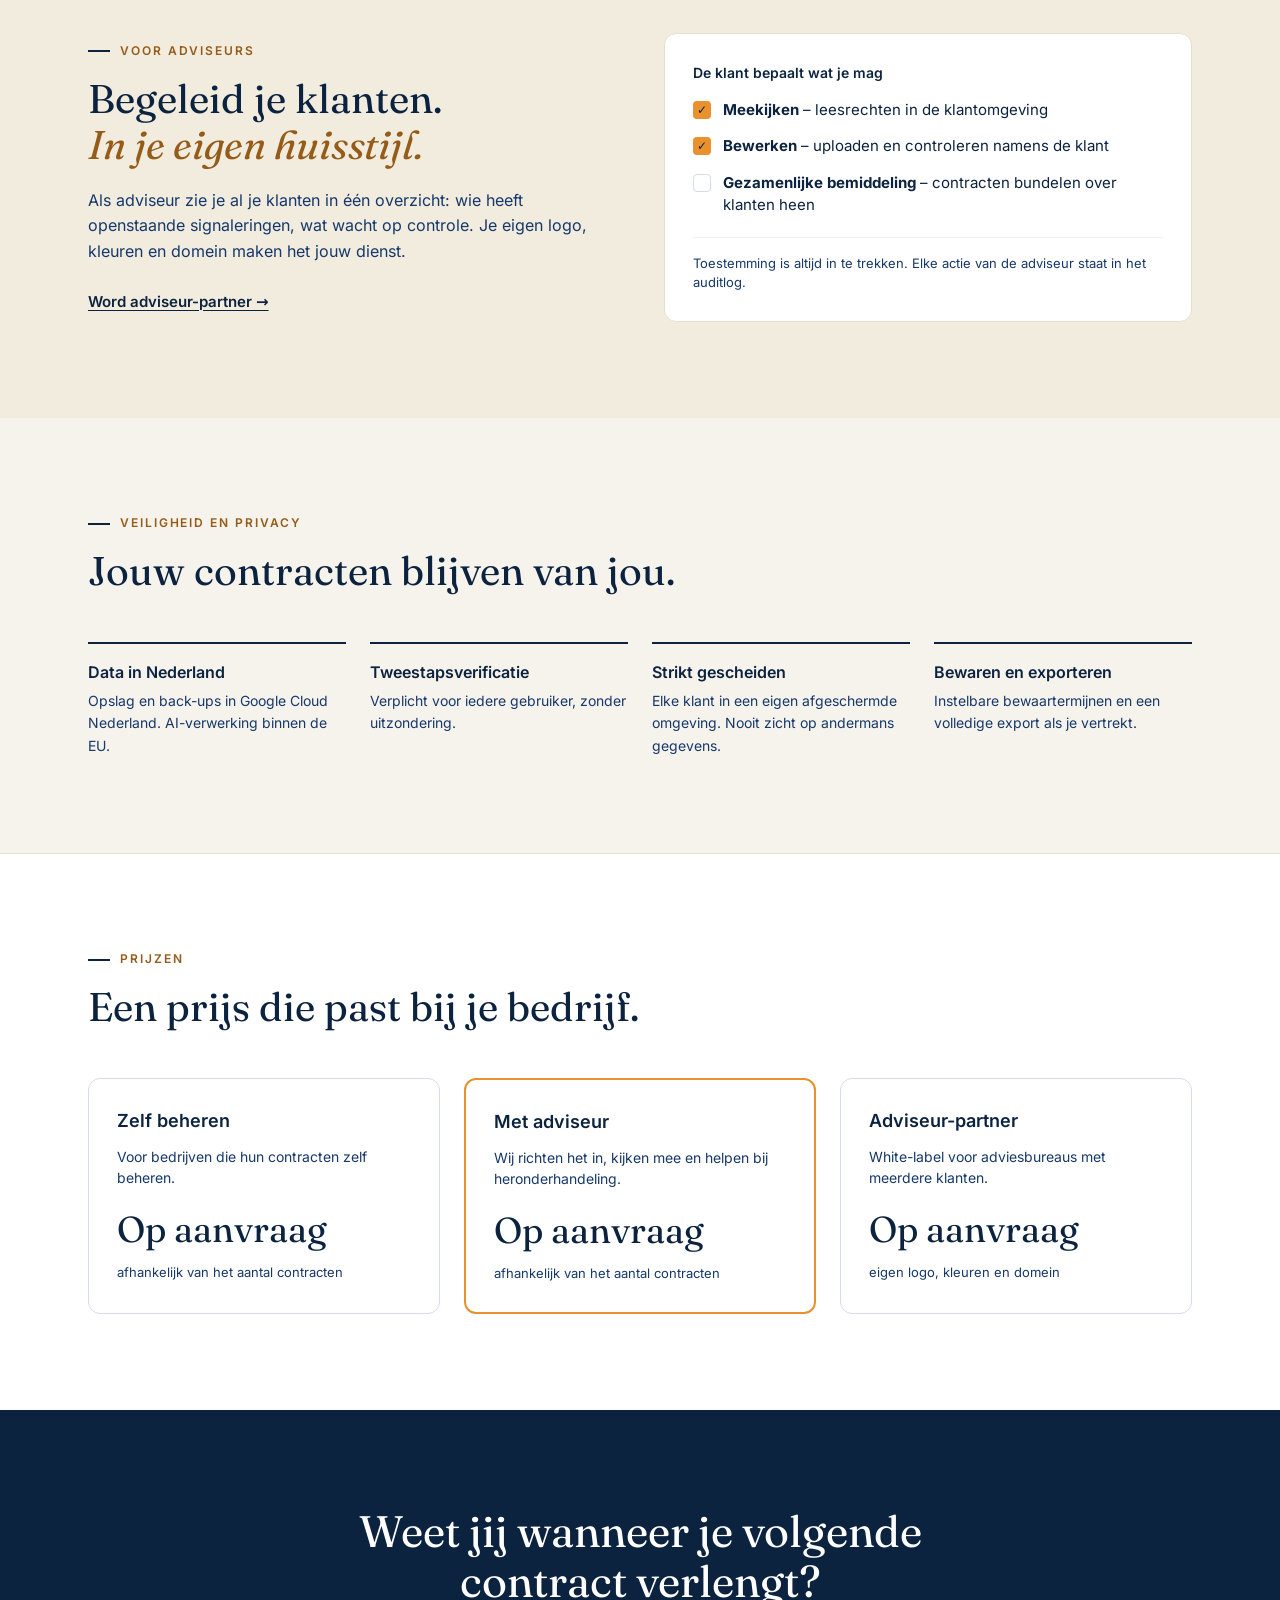
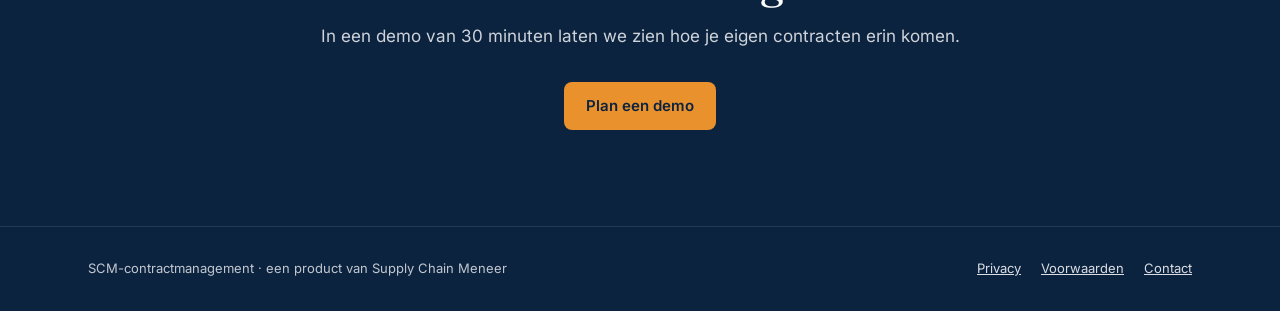
==== commit 22802105: "Beeldmerk in de kopbalk Co-Authored-By: Claude Opus 5.5 <noreply@anthropic.com>" ====
--- a/index.html
+++ b/index.html
@@ -11,7 +11,8 @@
 <meta property="og:title" content="SCM-contractmanagement – contractbeheer voor het MKB">
 <meta property="og:description" content="Al je contracten op één plek. Upload, controleer en bewaak opzegtermijnen, met signalering tot er een besluit ligt.">
 <meta property="og:image" content="https://scm-contractmanagement.nl/og-image.png">
-<link rel="icon" href="favicon.svg" type="image/svg+xml">
+<link rel="icon" href="favicon.ico" sizes="any">
+<link rel="apple-touch-icon" href="apple-touch-icon.png">
 <link rel="preload" href="fonts/inter.woff2" as="font" type="font/woff2" crossorigin>
 <link rel="preload" href="fonts/fraunces.woff2" as="font" type="font/woff2" crossorigin>
 <link rel="stylesheet" href="stijl.css">
@@ -21,7 +22,7 @@
 
 <header class="kopbalk">
   <nav class="nav rand" aria-label="Hoofdmenu">
-    <a class="merk" href="#inhoud"><span class="beeldmerk" aria-hidden="true">C</span><span>SCM-contractmanagement</span></a>
+    <a class="merk" href="#inhoud"><img class="beeldmerk" src="beeldmerk.png" alt="" width="36" height="36"><span>SCM-contractmanagement</span></a>
     <div class="nav-links" id="menu">
       <a href="#hoe">Hoe het werkt</a>
       <a href="#functies">Functies</a>
--- a/stijl.css
+++ b/stijl.css
@@ -82,7 +82,7 @@
 .kopbalk{border-bottom:1px solid var(--site-lijn)}
 .nav{display:flex;align-items:center;justify-content:space-between;gap:24px;padding-top:18px;padding-bottom:18px}
 .merk{display:flex;align-items:center;gap:10px;text-decoration:none;font-weight:700;letter-spacing:-.025em;font-size:17px}
-.beeldmerk{flex:none;width:36px;height:36px;border-radius:10px;background:var(--merk);color:var(--op-merk);display:flex;align-items:center;justify-content:center;font-size:16px}
+.beeldmerk{flex:none;width:36px;height:36px}
 .nav-links{display:flex;align-items:center;gap:28px;font-size:14px;font-weight:500}
 .nav-links a{text-decoration:none}
 .nav-links a:hover{text-decoration:underline;text-underline-offset:2px}
@@ -205,3 +205,13 @@
   .rij .status{grid-row:2;grid-column:1;justify-self:start}
   .rij time{grid-row:1;grid-column:2}
 }
+
+.tekstpagina h2{margin:40px 0 12px;font-size:26px}
+.tekstpagina p,.tekstpagina li{font-size:16px;line-height:1.6}
+.tekstpagina p+p,.tekstpagina ul+p{margin-top:12px}
+.tekstpagina ul{margin:12px 0;padding-left:20px;list-style:disc}
+.tabel{margin:16px 0;overflow-x:auto}
+.tabel:focus-visible{outline:2px solid var(--accent);outline-offset:2px}
+.tabel table{width:100%;border-collapse:collapse;font-size:14px;line-height:1.5;background:var(--wit)}
+.tabel th,.tabel td{padding:10px 12px;border:1px solid var(--site-lijn);text-align:left;vertical-align:top}
+.tabel th{font-weight:600}
